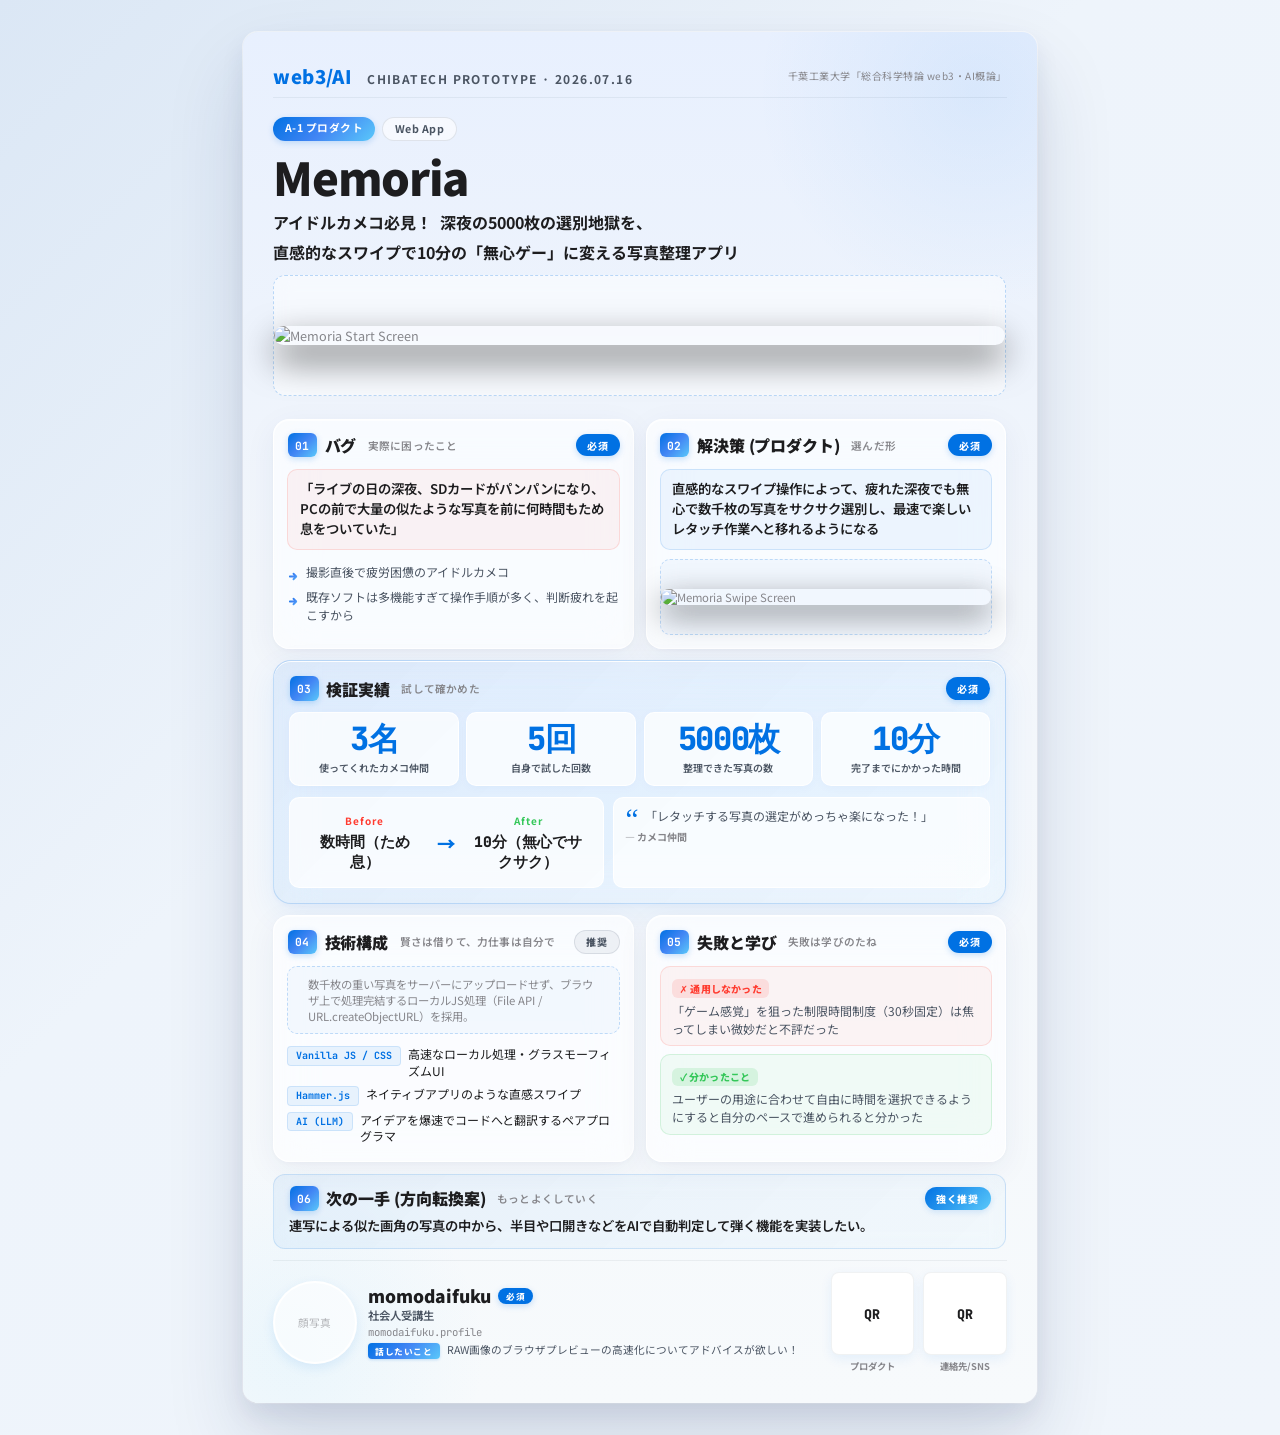
==== poster.html @ 8b270421 "docs: insert placeholder tags for hero and solution screenshots" ====
<!DOCTYPE html>
<html lang="ja">
<head>
<meta charset="utf-8">
<title>CHIBATECH PROTOTYPE — Product Poster (A4)</title>
<meta name="viewport" content="width=device-width, initial-scale=1">
<link rel="preconnect" href="https://fonts.googleapis.com">
<link rel="preconnect" href="https://fonts.gstatic.com" crossorigin>
<link href="https://fonts.googleapis.com/css2?family=Noto+Sans+JP:wght@400;600;700;900&family=JetBrains+Mono:wght@400;700&display=swap" rel="stylesheet">
<link rel="stylesheet" href="poster.css">
</head>
<body>
<!--
  === 使い方 ===
  1. {{ここを書く}} を自分の内容に置き換える（コーチと対話しながら1枠ずつ）
  2. 埋める順: 03 検証実績 → 05 失敗と学び → 01 バグ（この3つが揃えば "話しかけたい学生"）
  3. 数字は小さくても必ず入れる（「0」は避ける）
  4. 画像は figures/ に置き <img src="figures/xxx.png"> で差し込む
  5. 印刷: Cmd+P → 用紙: A4縦 → 余白: なし → 詳細設定 → 背景グラフィック: ON → PDF保存
-->

<div class="poster">

  <!-- ============ HEADER ============ -->
  <header class="poster__header">
    <div class="brand">
      <span class="brand__logo">web3/AI</span>
      <span class="brand__event">CHIBATECH PROTOTYPE · 2026.07.16</span>
    </div>
    <div class="brand__meta">千葉工業大学「総合科学特論 web3・AI概論」</div>
  </header>

  <!-- ============ HERO ============ -->
  <section class="hero">
    <div class="hero__badges">
      <span class="tag tag--pink">A-1 プロダクト</span>
      <span class="tag tag--outline">Web App</span>
    </div>
    <h1 class="hero__title">Memoria</h1>
    <p class="hero__tagline">
      <span class="tagline__who">アイドルカメコ必見！</span>
      <span class="tagline__what">深夜の5000枚の選別地獄を、</span>
      <span class="tagline__how">直感的なスワイプで10分の「無心ゲー」に変える写真整理アプリ</span>
    </p>
    <div class="hero__visual">
      <img src="figures/hero.png" alt="Memoria Start Screen" style="width: 100%; border-radius: 20px; box-shadow: 0 15px 35px rgba(0,0,0,0.6); object-fit: cover;">
    </div>
  </section>

  <!-- ============ 01 BUG / 02 SOLUTION ============ -->
  <div class="two-col">
    <section class="card card--bug">
      <h2 class="section__title">
        <span class="section__num">01</span>
        <span class="section__name">バグ</span>
        <span class="section__sub">実際に困ったこと</span>
        <span class="badge badge--must">必須</span>
      </h2>
      <p class="quote quote--bug">
        「ライブの日の深夜、SDカードがパンパンになり、PCの前で大量の似たような写真を前に何時間もため息をついていた」
      </p>
      <ul class="bullet-list">
        <li>撮影直後で疲労困憊のアイドルカメコ</li>
        <li>既存ソフトは多機能すぎて操作手順が多く、判断疲れを起こすから</li>
      </ul>
    </section>

    <section class="card card--solution">
      <h2 class="section__title">
        <span class="section__num">02</span>
        <span class="section__name">解決策 (プロダクト)</span>
        <span class="section__sub">選んだ形</span>
        <span class="badge badge--must">必須</span>
      </h2>
      <p class="quote quote--solution">
        直感的なスワイプ操作によって、疲れた深夜でも無心で数千枚の写真をサクサク選別し、最速で楽しいレタッチ作業へと移れるようになる
      </p>
      <div class="how__visual">
        <img src="figures/solution.png" alt="Memoria Swipe Screen" style="width: 100%; border-radius: 20px; box-shadow: 0 10px 30px rgba(0,0,0,0.5); object-fit: cover; max-height: 250px;">
      </div>
    </section>
  </div>

  <!-- ============ 03 TRACTION (★最重要) ============ -->
  <section class="traction">
    <h2 class="section__title traction__title">
      <span class="section__num">03</span>
      <span class="section__name">検証実績</span>
      <span class="section__sub">試して確かめた</span>
      <span class="badge badge--must">必須</span>
    </h2>

    <div class="traction__grid">
      <div class="metric">
        <span class="metric__num">3名</span>
        <span class="metric__label">使ってくれたカメコ仲間</span>
      </div>
      <div class="metric">
        <span class="metric__num">5回</span>
        <span class="metric__label">自身で試した回数</span>
      </div>
      <div class="metric">
        <span class="metric__num">5000枚</span>
        <span class="metric__label">整理できた写真の数</span>
      </div>
      <div class="metric">
        <span class="metric__num">10分</span>
        <span class="metric__label">完了までにかかった時間</span>
      </div>
    </div>

    <div class="traction__body">
      <div class="ba-compare">
        <div class="ba-side ba-side--before">
          <span class="ba__label">Before</span>
          <span class="ba__figure">数時間（ため息）</span>
        </div>
        <div class="ba-arrow">→</div>
        <div class="ba-side ba-side--after">
          <span class="ba__label">After</span>
          <span class="ba__figure">10分（無心でサクサク）</span>
        </div>
      </div>
      <blockquote class="user-voice">
        「レタッチする写真の選定がめっちゃ楽になった！」
        <cite>— カメコ仲間</cite>
      </blockquote>
    </div>

  </section>

  <!-- ============ 04 TECH / 05 LEARNED ============ -->
  <div class="two-col">
    <section class="card card--tech">
      <h2 class="section__title">
        <span class="section__num">04</span>
        <span class="section__name">技術構成</span>
        <span class="section__sub">賢さは借りて、力仕事は自分で</span>
        <span class="badge badge--rec">推奨</span>
      </h2>
      <div class="tech__arch" style="padding: 20px; text-align: left;">
        <p>数千枚の重い写真をサーバーにアップロードせず、ブラウザ上で処理完結するローカルJS処理（File API / URL.createObjectURL）を採用。</p>
      </div>
      <ul class="tech__stack">
        <li><code>Vanilla JS / CSS</code>高速なローカル処理・グラスモーフィズムUI</li>
        <li><code>Hammer.js</code>ネイティブアプリのような直感スワイプ</li>
        <li><code>AI (LLM)</code>アイデアを爆速でコードへと翻訳するペアプログラマ</li>
      </ul>
    </section>

    <section class="card card--learned">
      <h2 class="section__title">
        <span class="section__num">05</span>
        <span class="section__name">失敗と学び</span>
        <span class="section__sub">失敗は学びのたね</span>
        <span class="badge badge--must">必須</span>
      </h2>
      <div class="learned__block learned__block--failed">
        <span class="learned__label learned__label--failed">✗ 通用しなかった</span>
        <p>「ゲーム感覚」を狙った制限時間制度（30秒固定）は焦ってしまい微妙だと不評だった</p>
      </div>
      <div class="learned__block learned__block--won">
        <span class="learned__label learned__label--won">✓ 分かったこと</span>
        <p>ユーザーの用途に合わせて自由に時間を選択できるようにすると自分のペースで進められると分かった</p>
      </div>
    </section>
  </div>

  <!-- ============ 06 NEXT ============ -->
  <section class="next">
    <h2 class="section__title next__title">
      <span class="section__num">06</span>
      <span class="section__name">次の一手 (方向転換案)</span>
      <span class="section__sub">もっとよくしていく</span>
      <span class="badge badge--rec-strong">強く推奨</span>
    </h2>
    <p class="next__body">
      連写による似た画角の写真の中から、半目や口開きなどをAIで自動判定して弾く機能を実装したい。
    </p>
  </section>

  <!-- ============ FOOTER (★ 顔写真 + QR 必須) ============ -->
  <footer class="poster__footer">
    <div class="team">
      <div class="team__photo">
        <span class="ph">顔写真</span>
      </div>
      <div class="team__info">
        <div class="team__name-row">
          <div class="team__name">momodaifuku</div>
          <span class="badge badge--must badge--small">必須</span>
        </div>
        <div class="team__affiliation">社会人受講生</div>
        <div class="team__contact">momodaifuku.profile</div>
        <div class="team__pitch">
          <span class="pitch__label">話したいこと</span>
          RAW画像のブラウザプレビューの高速化についてアドバイスが欲しい！
        </div>
      </div>
    </div>
    <div class="qrs">
      <div class="qr">
        <div class="qr__code">QR</div>
        <span class="qr__label">プロダクト</span>
      </div>
      <div class="qr">
        <div class="qr__code">QR</div>
        <span class="qr__label">連絡先/SNS</span>
      </div>
    </div>
  </footer>

</div>

</body>
</html>
---- poster.css ----
/* ============================================================
   CHIBATECH PROTOTYPE — A4 Poster (Apple/Gemini liquid glass)
   ============================================================ */

:root {
  /* Light glass palette */
  --bg-base: #eef4fb;
  --bg-gradient: linear-gradient(180deg, #e8f0fe 0%, #f2f6fb 40%, #f7fafc 100%);
  --panel: rgba(255,255,255,0.62);
  --panel-strong: rgba(255,255,255,0.82);
  --panel-border: rgba(255,255,255,0.9);
  --panel-shadow: 0 8px 32px rgba(31,54,120,0.06), 0 2px 6px rgba(31,54,120,0.03);
  --panel-inset: inset 0 1px 0 rgba(255,255,255,0.7);

  --text: #1d1d1f;
  --text-secondary: #4b5563;
  --text-tertiary: #86868b;

  --primary: #0071e3;
  --primary-2: #4285F4;
  --primary-3: #5AC8FA;
  --primary-gradient: linear-gradient(135deg, #0071e3 0%, #4285F4 50%, #5AC8FA 100%);
  --primary-soft: rgba(0,113,227,0.06);
  --primary-line: rgba(0,113,227,0.14);

  --success: #34c759;
  --warning: #ff9500;
  --danger: #ff3b30;

  --border: rgba(15,32,63,0.06);
  --border-strong: rgba(15,32,63,0.1);

  --font-jp: 'Noto Sans JP', -apple-system, BlinkMacSystemFont, 'SF Pro Display', 'Segoe UI', system-ui, sans-serif;
  --font-mono: 'JetBrains Mono', 'SF Mono', ui-monospace, monospace;
}

* { box-sizing: border-box; margin: 0; padding: 0; }
@page { size: A4 portrait; margin: 0; }
html { -webkit-print-color-adjust: exact; print-color-adjust: exact; }

body {
  font-family: var(--font-jp);
  background: linear-gradient(135deg, #dbe7f5 0%, #eef4fb 40%, #f0f5fb 100%);
  color: var(--text);
  min-height: 100vh;
  display: flex;
  flex-direction: column;
  align-items: center;
  padding: 32px 12px;
  gap: 20px;
}

/* =====================================================
   Poster canvas
   Screen: min-height 297mm (grows for mentors)
   Print: exact 297mm (mentors hidden)
   ===================================================== */
.poster {
  width: 210mm;
  min-height: 297mm;
  background: var(--bg-gradient);
  padding: 8mm;
  display: flex;
  flex-direction: column;
  gap: 3mm;
  border-radius: 4mm;
  box-shadow:
    0 40px 80px rgba(20,40,90,0.14),
    0 12px 24px rgba(20,40,90,0.08),
    0 0 0 1px rgba(255,255,255,0.6);
  position: relative;
  overflow: hidden;
  color: var(--text);
}

/* Very subtle blue ambient */
.poster::before {
  content: '';
  position: absolute;
  top: -180px;
  right: -180px;
  width: 480px;
  height: 480px;
  background: radial-gradient(circle, rgba(0,113,227,0.07), transparent 65%);
  pointer-events: none;
  z-index: 0;
}
.poster::after {
  content: '';
  position: absolute;
  bottom: -160px;
  left: -160px;
  width: 420px;
  height: 420px;
  background: radial-gradient(circle, rgba(90,200,250,0.08), transparent 65%);
  pointer-events: none;
  z-index: 0;
}
.poster > * { position: relative; z-index: 1; flex-shrink: 0; }

/* =====================================================
   Header
   ===================================================== */
.poster__header {
  display: flex;
  justify-content: space-between;
  align-items: center;
  padding-bottom: 2mm;
  border-bottom: 1px solid var(--border);
}
.brand { display: flex; align-items: baseline; gap: 4mm; }
.brand__logo {
  font-weight: 900;
  font-size: 14pt;
  color: var(--primary);
  letter-spacing: 0.02em;
}
.brand__event {
  font-weight: 700;
  font-size: 9pt;
  color: var(--text-secondary);
  letter-spacing: 0.12em;
}
.brand__meta { font-size: 7.5pt; color: var(--text-tertiary); letter-spacing: 0.05em; }

/* =====================================================
   HERO
   ===================================================== */
.hero { padding: 2mm 0 3mm; }
.hero__badges { display: flex; gap: 2mm; margin-bottom: 3mm; }

.tag {
  display: inline-block;
  font-size: 8pt;
  font-weight: 700;
  padding: 1mm 3mm;
  border-radius: 999px;
  letter-spacing: 0.05em;
}
.tag--pink {
  background: var(--primary-gradient);
  color: white;
  box-shadow: 0 2px 6px rgba(0,113,227,0.2);
}
.tag--outline {
  background: rgba(255,255,255,0.6);
  border: 1px solid var(--border-strong);
  color: var(--text-secondary);
  backdrop-filter: blur(10px);
  -webkit-backdrop-filter: blur(10px);
}

.hero__title {
  font-size: 34pt;
  font-weight: 900;
  line-height: 1.05;
  margin-bottom: 3mm;
  letter-spacing: -0.03em;
  color: var(--text);
}
.hero__tagline {
  font-size: 12pt;
  font-weight: 600;
  color: var(--text-secondary);
  margin-bottom: 3mm;
  line-height: 1.4;
  display: flex;
  flex-wrap: wrap;
  gap: 2mm;
  align-items: baseline;
}
.tagline__who, .tagline__what, .tagline__how {
  color: var(--text);
  font-weight: 700;
}

.hero__visual {
  background: rgba(255,255,255,0.5);
  border: 1px dashed rgba(0,113,227,0.25);
  border-radius: 12px;
  height: 32mm;
  display: flex;
  align-items: center;
  justify-content: center;
  color: var(--text-tertiary);
  font-size: 9.5pt;
  backdrop-filter: blur(10px);
  -webkit-backdrop-filter: blur(10px);
}
.ph { opacity: 0.6; }

/* =====================================================
   Section title + priority badge
   ===================================================== */
.section__title {
  font-size: 12pt;
  font-weight: 900;
  margin-bottom: 3mm;
  display: flex;
  align-items: center;
  gap: 2mm;
  letter-spacing: -0.005em;
  flex-wrap: wrap;
  color: var(--text);
}
.section__num {
  display: inline-flex;
  align-items: center;
  justify-content: center;
  min-width: 7mm;
  height: 6.5mm;
  background: var(--primary-gradient);
  border-radius: 6px;
  font-family: var(--font-mono);
  font-size: 8.5pt;
  font-weight: 700;
  color: white;
  padding: 0 2mm;
  box-shadow: 0 2px 6px rgba(0,113,227,0.22);
  letter-spacing: 0.02em;
}
.section__name { font-size: 12pt; }
.section__sub {
  font-size: 8pt;
  font-weight: 600;
  color: var(--text-tertiary);
  letter-spacing: 0.02em;
  margin-left: 1mm;
}

/* Priority badges — flat rounded pills */
.badge {
  margin-left: auto;
  font-size: 7.5pt;
  padding: 1mm 3mm;
  border-radius: 999px;
  font-weight: 800;
  letter-spacing: 0.08em;
}
.badge--must {
  background: var(--primary);
  color: white;
  box-shadow: 0 2px 6px rgba(0,113,227,0.22);
}
.badge--rec-strong {
  background: linear-gradient(135deg, var(--primary), var(--primary-3));
  color: white;
  box-shadow: 0 2px 6px rgba(0,113,227,0.15);
}
.badge--rec {
  background: rgba(15,32,63,0.05);
  color: var(--text-secondary);
  border: 1px solid var(--border-strong);
}
.badge--small { font-size: 6.5pt; padding: 0.5mm 2mm; }

/* =====================================================
   🐧 AI Mentor — speech bubble (chat message style)
   ===================================================== */
.mentor {
  display: flex;
  gap: 2.5mm;
  align-items: flex-start;
  margin-top: 3mm;
}
.mentor__icon {
  width: 8mm;
  height: 8mm;
  background: linear-gradient(135deg, #dbeafe, #a5b4fc 90%);
  border-radius: 50%;
  display: flex;
  align-items: center;
  justify-content: center;
  font-size: 12pt;
  flex-shrink: 0;
  border: 1px solid rgba(255,255,255,0.9);
  box-shadow:
    0 3px 8px rgba(0,113,227,0.18),
    inset 0 1px 0 rgba(255,255,255,0.9);
  line-height: 1;
}
.mentor__text {
  background: rgba(255,255,255,0.75);
  backdrop-filter: blur(16px) saturate(180%);
  -webkit-backdrop-filter: blur(16px) saturate(180%);
  border: 1px solid rgba(255,255,255,0.9);
  /* Asymmetric radius — speech bubble corner points to avatar */
  border-radius: 3px 14px 14px 14px;
  padding: 2mm 3mm;
  box-shadow:
    0 3px 14px rgba(0,113,227,0.06),
    inset 0 1px 0 rgba(255,255,255,0.9);
  font-size: 8pt;
  line-height: 1.55;
  color: var(--text);
  flex: 1;
}
.mentor__text strong {
  color: var(--primary);
  font-weight: 800;
  font-size: 7.5pt;
  display: block;
  margin-bottom: 0.5mm;
  letter-spacing: 0.02em;
}
.mentor--pink .mentor__text { background: rgba(0,113,227,0.08); border-color: rgba(0,113,227,0.25); }
.mentor--inline { margin-top: 2mm; }
.mentor--inline .mentor__icon { width: 7mm; height: 7mm; font-size: 11pt; }
.mentor--inline .mentor__text { font-size: 7.5pt; padding: 1.5mm 2.5mm; }

/* =====================================================
   Two-column layout & glass cards
   ===================================================== */
.two-col {
  display: grid;
  grid-template-columns: 1fr 1fr;
  gap: 3mm;
}
.card {
  background: var(--panel);
  border: 1px solid var(--panel-border);
  border-radius: 16px;
  padding: 3.5mm;
  display: flex;
  flex-direction: column;
  backdrop-filter: blur(20px) saturate(180%);
  -webkit-backdrop-filter: blur(20px) saturate(180%);
  box-shadow: var(--panel-shadow), var(--panel-inset);
}

/* Quote blocks — soft washed backgrounds, no border-left */
.quote {
  font-size: 10pt;
  font-weight: 600;
  line-height: 1.5;
  padding: 2.5mm 3mm;
  border-radius: 10px;
  margin-bottom: 2.5mm;
  color: var(--text);
}
.quote--bug {
  background: rgba(255,59,48,0.05);
  border: 1px solid rgba(255,59,48,0.14);
}
.quote--solution {
  background: rgba(0,113,227,0.05);
  border: 1px solid rgba(0,113,227,0.14);
}

.bullet-list { list-style: none; padding-left: 0; margin-bottom: 1mm; }
.bullet-list li {
  font-size: 9pt;
  padding: 1mm 0 1mm 5mm;
  position: relative;
  line-height: 1.5;
  color: var(--text-secondary);
}
.bullet-list li::before {
  content: '';
  position: absolute;
  left: 0;
  top: 3mm;
  width: 3mm;
  height: 3mm;
  background: var(--primary-gradient);
  mask: url("data:image/svg+xml;utf8,<svg xmlns='http://www.w3.org/2000/svg' viewBox='0 0 12 12'><path d='M2 6h6M6 3l3 3-3 3' stroke='black' stroke-width='2' fill='none' stroke-linecap='round' stroke-linejoin='round'/></svg>") center/contain no-repeat;
  -webkit-mask: url("data:image/svg+xml;utf8,<svg xmlns='http://www.w3.org/2000/svg' viewBox='0 0 12 12'><path d='M2 6h6M6 3l3 3-3 3' stroke='black' stroke-width='2' fill='none' stroke-linecap='round' stroke-linejoin='round'/></svg>") center/contain no-repeat;
}

.how__visual {
  height: 20mm;
  background: rgba(0,113,227,0.03);
  border: 1px dashed rgba(0,113,227,0.22);
  border-radius: 10px;
  display: flex;
  align-items: center;
  justify-content: center;
  color: var(--text-tertiary);
  font-size: 8.5pt;
  margin-top: auto;
}

/* =====================================================
   TRACTION — ★ star zone (biggest glass panel)
   ===================================================== */
.traction {
  background: linear-gradient(135deg, rgba(0,113,227,0.08), rgba(90,200,250,0.04));
  border: 1px solid rgba(0,113,227,0.18);
  border-radius: 18px;
  padding: 4mm;
  position: relative;
  backdrop-filter: blur(20px) saturate(180%);
  -webkit-backdrop-filter: blur(20px) saturate(180%);
  box-shadow:
    0 10px 32px rgba(0,113,227,0.08),
    0 2px 6px rgba(0,113,227,0.04),
    inset 0 1px 0 rgba(255,255,255,0.9);
}
.traction__title { font-size: 13pt; }

.traction__grid {
  display: grid;
  grid-template-columns: repeat(4, 1fr);
  gap: 2mm;
  margin: 3mm 0;
}
.metric {
  text-align: center;
  padding: 2.5mm 1mm;
  background: rgba(255,255,255,0.72);
  border-radius: 10px;
  border: 1px solid rgba(255,255,255,0.8);
  box-shadow: 0 2px 8px rgba(0,113,227,0.04);
}
.metric__num {
  display: block;
  font-size: 24pt;
  font-weight: 900;
  line-height: 1;
  color: var(--primary);
  font-family: var(--font-mono);
  letter-spacing: -0.04em;
}
.metric__label {
  display: block;
  font-size: 7.5pt;
  color: var(--text-secondary);
  margin-top: 1.5mm;
  font-weight: 600;
}

.traction__body {
  display: grid;
  grid-template-columns: 1fr 1.2fr;
  gap: 2.5mm;
  align-items: stretch;
}

.ba-compare {
  display: grid;
  grid-template-columns: 1fr auto 1fr;
  gap: 2mm;
  align-items: center;
  padding: 2.5mm;
  background: rgba(255,255,255,0.72);
  border: 1px solid rgba(255,255,255,0.8);
  border-radius: 10px;
}
.ba-side { text-align: center; padding: 1.5mm; }
.ba__label {
  display: block;
  font-size: 7.5pt;
  font-weight: 700;
  letter-spacing: 0.1em;
  margin-bottom: 1mm;
  color: var(--text-tertiary);
}
.ba-side--before .ba__label { color: var(--danger); }
.ba-side--after .ba__label { color: var(--success); }
.ba__figure {
  display: block;
  font-size: 11pt;
  font-weight: 900;
  font-family: var(--font-mono);
  color: var(--text);
}
.ba-arrow { font-size: 14pt; color: var(--primary); font-weight: 900; }

.user-voice {
  font-size: 9pt;
  padding: 2.5mm 3mm;
  background: rgba(255,255,255,0.72);
  border: 1px solid rgba(255,255,255,0.8);
  border-radius: 10px;
  line-height: 1.5;
  color: var(--text-secondary);
  position: relative;
}
.user-voice::before {
  content: '“';
  color: var(--primary);
  font-size: 22pt;
  line-height: 0;
  vertical-align: -6pt;
  margin-right: 1mm;
  font-family: Georgia, serif;
}
.user-voice cite {
  display: block;
  margin-top: 1mm;
  font-size: 7.5pt;
  color: var(--text-tertiary);
  font-style: normal;
  font-weight: 700;
}

/* =====================================================
   Tech card
   ===================================================== */
.tech__arch {
  height: 18mm;
  background: rgba(0,113,227,0.03);
  border: 1px dashed rgba(0,113,227,0.22);
  border-radius: 10px;
  display: flex;
  align-items: center;
  justify-content: center;
  color: var(--text-tertiary);
  font-size: 8.5pt;
  margin-bottom: 2.5mm;
}
.tech__stack { list-style: none; padding: 0; }
.tech__stack li {
  font-size: 9pt;
  padding: 0.8mm 0;
  line-height: 1.4;
  display: flex;
  align-items: baseline;
  gap: 2mm;
  color: var(--text);
}
.tech__stack code {
  font-family: var(--font-mono);
  background: rgba(0,113,227,0.08);
  color: var(--primary);
  padding: 0.5mm 2mm;
  border-radius: 4px;
  font-size: 7.5pt;
  font-weight: 700;
  white-space: nowrap;
  flex-shrink: 0;
  border: 1px solid rgba(0,113,227,0.12);
}

/* =====================================================
   Learned blocks — soft washed, no border-left
   ===================================================== */
.learned__block {
  margin-bottom: 2mm;
  padding: 2mm 3mm;
  border-radius: 10px;
}
.learned__block:last-child { margin-bottom: 0; }
.learned__block--failed {
  background: rgba(255,59,48,0.05);
  border: 1px solid rgba(255,59,48,0.14);
}
.learned__block--won {
  background: rgba(52,199,89,0.05);
  border: 1px solid rgba(52,199,89,0.16);
}
.learned__label {
  display: inline-block;
  font-size: 7.5pt;
  font-weight: 800;
  padding: 0.5mm 2mm;
  border-radius: 6px;
  margin-bottom: 1mm;
  letter-spacing: 0.02em;
}
.learned__label--failed { color: var(--danger); background: rgba(255,59,48,0.12); }
.learned__label--won { color: var(--success); background: rgba(52,199,89,0.14); }
.learned__block p { font-size: 9pt; line-height: 1.5; color: var(--text-secondary); }

/* =====================================================
   Next — soft glass with subtle accent (no border-left)
   ===================================================== */
.next {
  background: linear-gradient(135deg, rgba(0,113,227,0.06), rgba(90,200,250,0.03));
  border: 1px solid rgba(0,113,227,0.14);
  border-radius: 12px;
  padding: 3mm 4mm;
  backdrop-filter: blur(10px);
  -webkit-backdrop-filter: blur(10px);
}
.next__title { margin-bottom: 1.5mm; font-size: 11pt; }
.next__body { font-size: 10pt; line-height: 1.5; font-weight: 600; color: var(--text); }

/* =====================================================
   Footer — 顔写真 + QR
   ===================================================== */
.poster__footer {
  border-top: 1px solid var(--border);
  padding-top: 3mm;
  display: flex;
  justify-content: space-between;
  align-items: center;
  gap: 4mm;
  margin-top: auto;
}
.team { display: flex; align-items: center; gap: 3mm; flex: 1; }
.team__photo {
  width: 22mm;
  height: 22mm;
  background: rgba(255,255,255,0.6);
  border: 2px solid rgba(255,255,255,0.9);
  border-radius: 50%;
  display: flex;
  align-items: center;
  justify-content: center;
  color: var(--text-tertiary);
  font-size: 8pt;
  flex-shrink: 0;
  overflow: hidden;
  box-shadow: 0 4px 12px rgba(0,113,227,0.1);
}
.team__info { flex: 1; min-width: 0; }
.team__name-row { display: flex; align-items: center; gap: 2mm; }
.team__name { font-size: 13pt; font-weight: 900; line-height: 1.1; color: var(--text); }
.team__name-row .badge { margin-left: 0; }
.team__affiliation { font-size: 8.5pt; color: var(--text-secondary); margin-top: 0.5mm; font-weight: 600; }
.team__contact { font-size: 8pt; color: var(--text-tertiary); margin-top: 0.5mm; font-family: var(--font-mono); }
.team__pitch { font-size: 8pt; margin-top: 1mm; color: var(--text-secondary); line-height: 1.4; }
.pitch__label {
  display: inline-block;
  font-size: 6.5pt;
  padding: 0.5mm 2mm;
  background: var(--primary-gradient);
  color: white;
  border-radius: 4px;
  font-weight: 800;
  margin-right: 1.5mm;
  vertical-align: middle;
  letter-spacing: 0.05em;
  box-shadow: 0 1px 3px rgba(0,113,227,0.2);
}
.qrs { display: flex; gap: 2.5mm; flex-shrink: 0; }
.qr { text-align: center; }
.qr__code {
  width: 22mm;
  height: 22mm;
  background: white;
  color: #1d1d1f;
  border-radius: 8px;
  display: flex;
  align-items: center;
  justify-content: center;
  font-weight: 900;
  font-size: 10pt;
  font-family: var(--font-mono);
  border: 1px solid var(--border);
  box-shadow: 0 4px 12px rgba(0,113,227,0.08);
}
.qr__label {
  display: block;
  font-size: 7pt;
  color: var(--text-tertiary);
  margin-top: 1mm;
  font-weight: 700;
}

/* =====================================================
   AI Prompt panel (copyable, screen-only)
   ===================================================== */
.ai-prompt-panel {
  max-width: 210mm;
  width: 100%;
  background: linear-gradient(135deg, rgba(0,113,227,0.1), rgba(90,200,250,0.04));
  border: 1px solid rgba(0,113,227,0.22);
  border-radius: 20px;
  padding: 26px 30px;
  backdrop-filter: blur(24px) saturate(180%);
  -webkit-backdrop-filter: blur(24px) saturate(180%);
  box-shadow: 0 12px 32px rgba(0,113,227,0.1), inset 0 1px 0 rgba(255,255,255,0.9);
  color: var(--text);
}
.ai-prompt__head {
  display: flex;
  justify-content: space-between;
  align-items: flex-start;
  gap: 16px;
  margin-bottom: 20px;
  flex-wrap: wrap;
}
.ai-prompt__head-text { flex: 1; min-width: 280px; }
.ai-prompt__title {
  font-size: 20px;
  font-weight: 900;
  color: var(--text);
  margin-bottom: 8px;
  display: flex;
  align-items: center;
  gap: 10px;
  flex-wrap: wrap;
}
.ai-prompt__title-badge {
  font-size: 11px;
  padding: 4px 10px;
  background: var(--primary);
  color: white;
  border-radius: 999px;
  font-weight: 800;
  letter-spacing: 0.05em;
}
.ai-prompt__desc {
  font-size: 13.5px;
  color: var(--text-secondary);
  line-height: 1.75;
}
.ai-prompt__desc strong { color: var(--primary); font-weight: 800; }

.copy-btn {
  padding: 12px 22px;
  background: var(--primary);
  color: white;
  border: none;
  border-radius: 12px;
  font-size: 14px;
  font-weight: 800;
  cursor: pointer;
  transition: transform 0.15s, box-shadow 0.15s, background 0.15s;
  box-shadow: 0 4px 14px rgba(0,113,227,0.28);
  font-family: inherit;
  white-space: nowrap;
  flex-shrink: 0;
  align-self: flex-start;
}
.copy-btn:hover {
  transform: translateY(-2px);
  box-shadow: 0 6px 18px rgba(0,113,227,0.32);
}
.copy-btn.copied {
  background: var(--success);
  box-shadow: 0 4px 14px rgba(52,199,89,0.28);
}

.ai-prompt__text {
  background: rgba(255,255,255,0.75);
  border: 1px solid rgba(255,255,255,0.9);
  border-radius: 14px;
  padding: 20px 24px;
  font-family: var(--font-mono);
  font-size: 12px;
  line-height: 1.8;
  color: var(--text);
  max-height: 420px;
  overflow-y: auto;
  white-space: pre-wrap;
  word-wrap: break-word;
  margin: 0;
}

/* =====================================================
   Screen-only checklist panel
   ===================================================== */
.screen-only { max-width: 210mm; width: 100%; }
.check-panel {
  background: rgba(255,255,255,0.72);
  backdrop-filter: blur(24px) saturate(180%);
  -webkit-backdrop-filter: blur(24px) saturate(180%);
  color: var(--text);
  padding: 24px 28px;
  border-radius: 20px;
  font-size: 13px;
  border: 1px solid rgba(255,255,255,0.9);
  box-shadow: 0 12px 32px rgba(0,113,227,0.08), inset 0 1px 0 rgba(255,255,255,0.9);
}
.check-panel__title {
  font-size: 18px;
  font-weight: 900;
  color: var(--text);
  margin-bottom: 4px;
  display: flex;
  align-items: center;
  gap: 8px;
}
.check-panel__title::before {
  content: '';
  width: 6px;
  height: 20px;
  background: linear-gradient(180deg, var(--primary), var(--primary-3));
  border-radius: 3px;
}
.check-panel__sub {
  font-size: 12px;
  color: var(--text-secondary);
  margin-bottom: 20px;
  line-height: 1.6;
}
.check-group { margin-top: 20px; }
.check-group__title {
  font-size: 14px;
  font-weight: 800;
  color: var(--text);
  margin-bottom: 10px;
  display: flex;
  gap: 10px;
  align-items: center;
}
.check-tag {
  font-size: 10px;
  padding: 3px 10px;
  border-radius: 999px;
  font-weight: 800;
  letter-spacing: 0.08em;
}
.check-tag--must { background: var(--primary); color: white; }
.check-tag--rec { background: rgba(0,113,227,0.1); color: var(--primary); border: 1px solid rgba(0,113,227,0.2); }
.check-tag--type { background: var(--warning); color: white; }

.check-list {
  display: grid;
  grid-template-columns: 1fr 1fr;
  gap: 8px;
  list-style: none;
  padding: 0;
  margin: 0;
}
.check-list li {
  padding: 10px 14px;
  background: rgba(255,255,255,0.6);
  border: 1px solid rgba(255,255,255,0.9);
  border-radius: 10px;
  font-size: 12.5px;
  display: flex;
  gap: 10px;
  align-items: flex-start;
  line-height: 1.5;
  color: var(--text);
}
.check-list li::before {
  content: '';
  display: inline-block;
  width: 16px;
  height: 16px;
  border: 2px solid rgba(0,113,227,0.35);
  border-radius: 4px;
  flex-shrink: 0;
  margin-top: 2px;
  background: white;
}
.check-list .sec-ref {
  font-family: var(--font-mono);
  font-weight: 700;
  font-size: 10.5px;
  color: white;
  background: var(--primary);
  padding: 1px 7px;
  border-radius: 5px;
  align-self: flex-start;
  white-space: nowrap;
  flex-shrink: 0;
}
.check-list .item-body { flex: 1; }
.check-list .hint {
  display: block;
  color: var(--text-tertiary);
  font-size: 11px;
  margin-top: 2px;
}

.check-note {
  margin-top: 20px;
  padding: 14px 18px;
  background: rgba(0,113,227,0.06);
  border: 1px solid rgba(0,113,227,0.15);
  border-radius: 12px;
  font-size: 12.5px;
  color: var(--text);
  line-height: 1.6;
}
.check-note strong { color: var(--primary); }
.check-note code {
  font-family: var(--font-mono);
  background: rgba(0,113,227,0.1);
  color: var(--primary);
  padding: 1px 7px;
  border-radius: 4px;
  font-size: 11px;
  border: 1px solid rgba(0,113,227,0.14);
}

/* =====================================================
   Print — mentors & guide hidden, exact A4
   ===================================================== */
@media print {
  body { background: white; padding: 0; gap: 0; }
  .poster {
    box-shadow: none;
    width: 210mm;
    height: 297mm;
    min-height: 297mm;
    page-break-after: always;
    overflow: hidden;
    border-radius: 0;
  }
  .mentor, .screen-only, .check-panel, .ai-prompt-panel { display: none !important; }
}

/* Responsive scaling for narrow viewports */
@media screen and (max-width: 900px) {
  body { padding: 16px 8px; }
  .poster {
    transform: scale(0.65);
    transform-origin: top center;
    margin-bottom: -30%;
  }
}
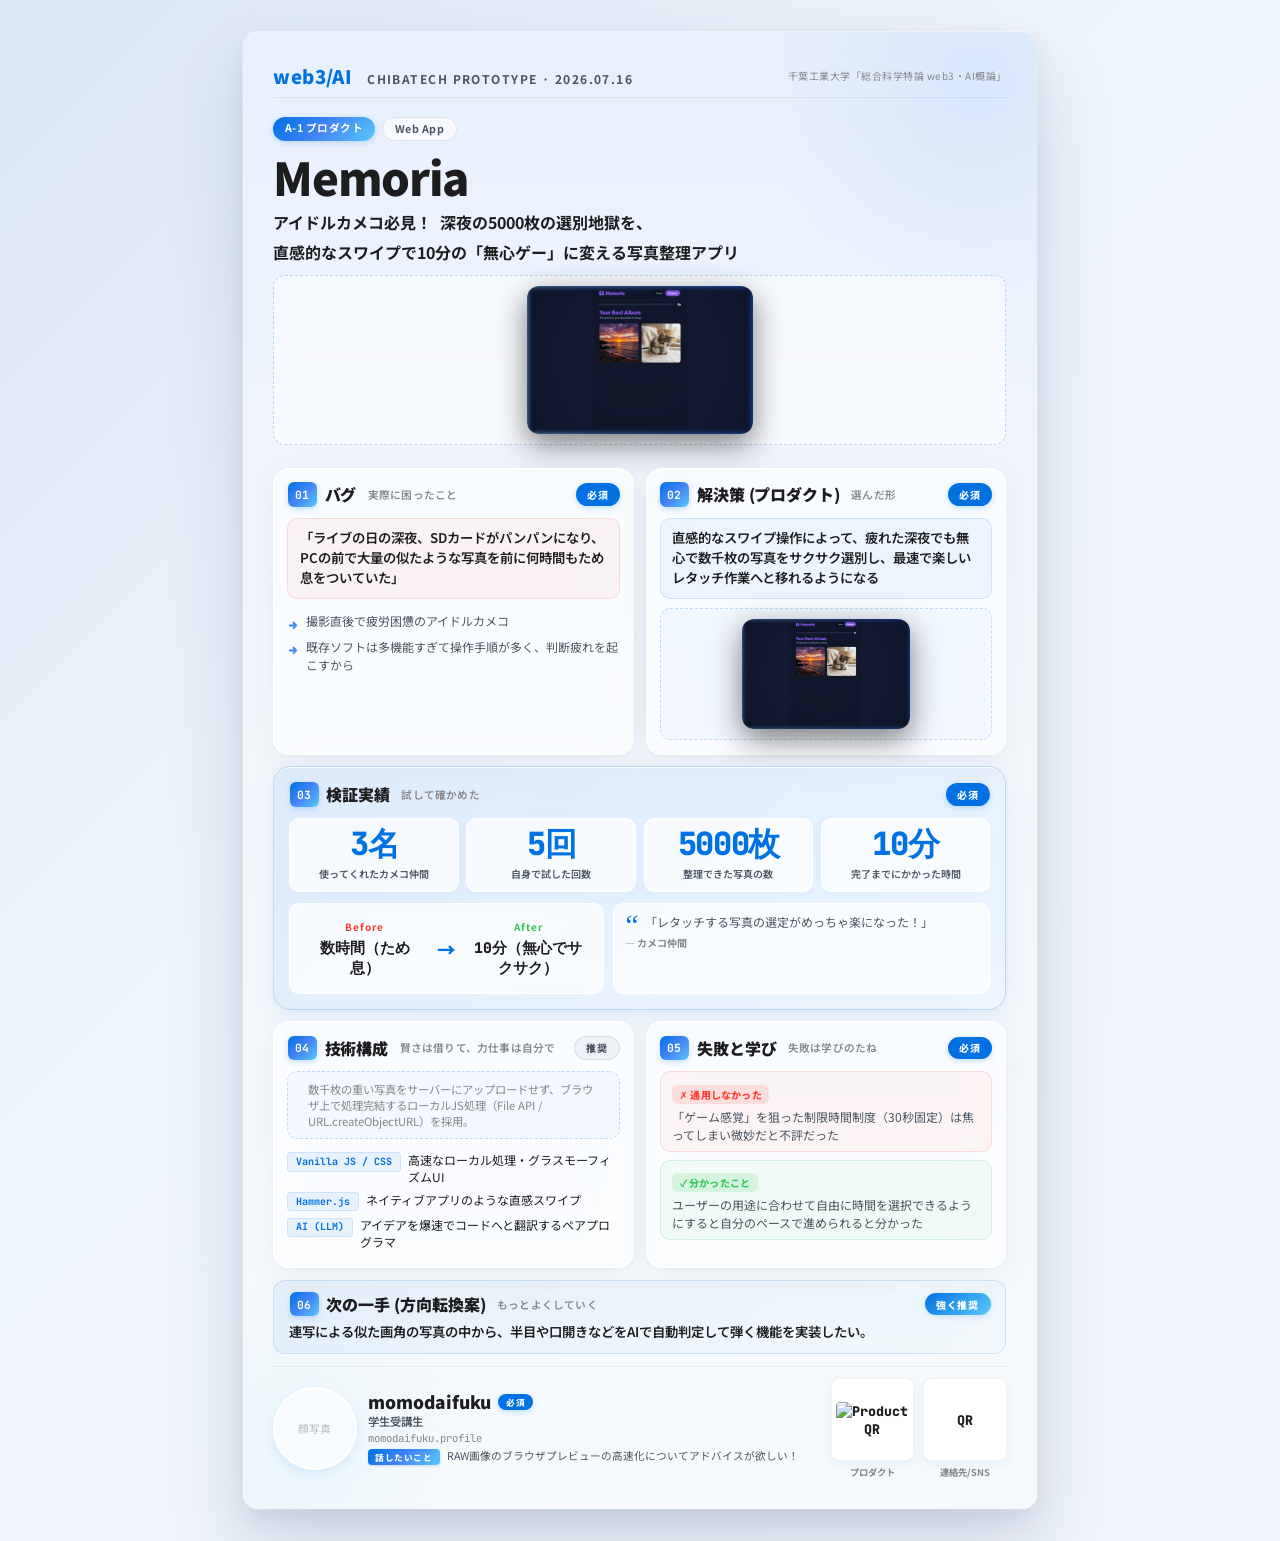
==== commit cac26dea: "docs: adjust image sizes, add product QR code, and update affiliation" ====
--- a/poster.html
+++ b/poster.html
@@ -42,8 +42,8 @@
       <span class="tagline__what">深夜の5000枚の選別地獄を、</span>
       <span class="tagline__how">直感的なスワイプで10分の「無心ゲー」に変える写真整理アプリ</span>
     </p>
-    <div class="hero__visual">
-      <img src="figures/hero.png" alt="Memoria Start Screen" style="width: 100%; border-radius: 20px; box-shadow: 0 15px 35px rgba(0,0,0,0.6); object-fit: cover;">
+    <div class="hero__visual" style="padding: 10px; height: 45mm;">
+      <img src="figures/hero.png" alt="Memoria Start Screen" style="max-width: 100%; max-height: 100%; border-radius: 12px; box-shadow: 0 10px 30px rgba(0,0,0,0.5); object-fit: contain;">
     </div>
   </section>
 
@@ -75,8 +75,8 @@
       <p class="quote quote--solution">
         直感的なスワイプ操作によって、疲れた深夜でも無心で数千枚の写真をサクサク選別し、最速で楽しいレタッチ作業へと移れるようになる
       </p>
-      <div class="how__visual">
-        <img src="figures/solution.png" alt="Memoria Swipe Screen" style="width: 100%; border-radius: 20px; box-shadow: 0 10px 30px rgba(0,0,0,0.5); object-fit: cover; max-height: 250px;">
+      <div class="how__visual" style="padding: 10px; height: 35mm;">
+        <img src="figures/solution.png" alt="Memoria Swipe Screen" style="max-width: 100%; max-height: 100%; border-radius: 12px; box-shadow: 0 10px 30px rgba(0,0,0,0.5); object-fit: contain;">
       </div>
     </section>
   </div>
@@ -190,7 +190,7 @@
           <div class="team__name">momodaifuku</div>
           <span class="badge badge--must badge--small">必須</span>
         </div>
-        <div class="team__affiliation">社会人受講生</div>
+        <div class="team__affiliation">学生受講生</div>
         <div class="team__contact">momodaifuku.profile</div>
         <div class="team__pitch">
           <span class="pitch__label">話したいこと</span>
@@ -200,7 +200,9 @@
     </div>
     <div class="qrs">
       <div class="qr">
-        <div class="qr__code">QR</div>
+        <div class="qr__code" style="padding: 4px;">
+          <img src="https://api.qrserver.com/v1/create-qr-code/?size=150x150&data=https://mmdf-web3ai-2026-lecture5-rh4gkqcpt-momodaifukus-projects.vercel.app/" alt="Product QR" style="width: 100%; border-radius: 4px;">
+        </div>
         <span class="qr__label">プロダクト</span>
       </div>
       <div class="qr">
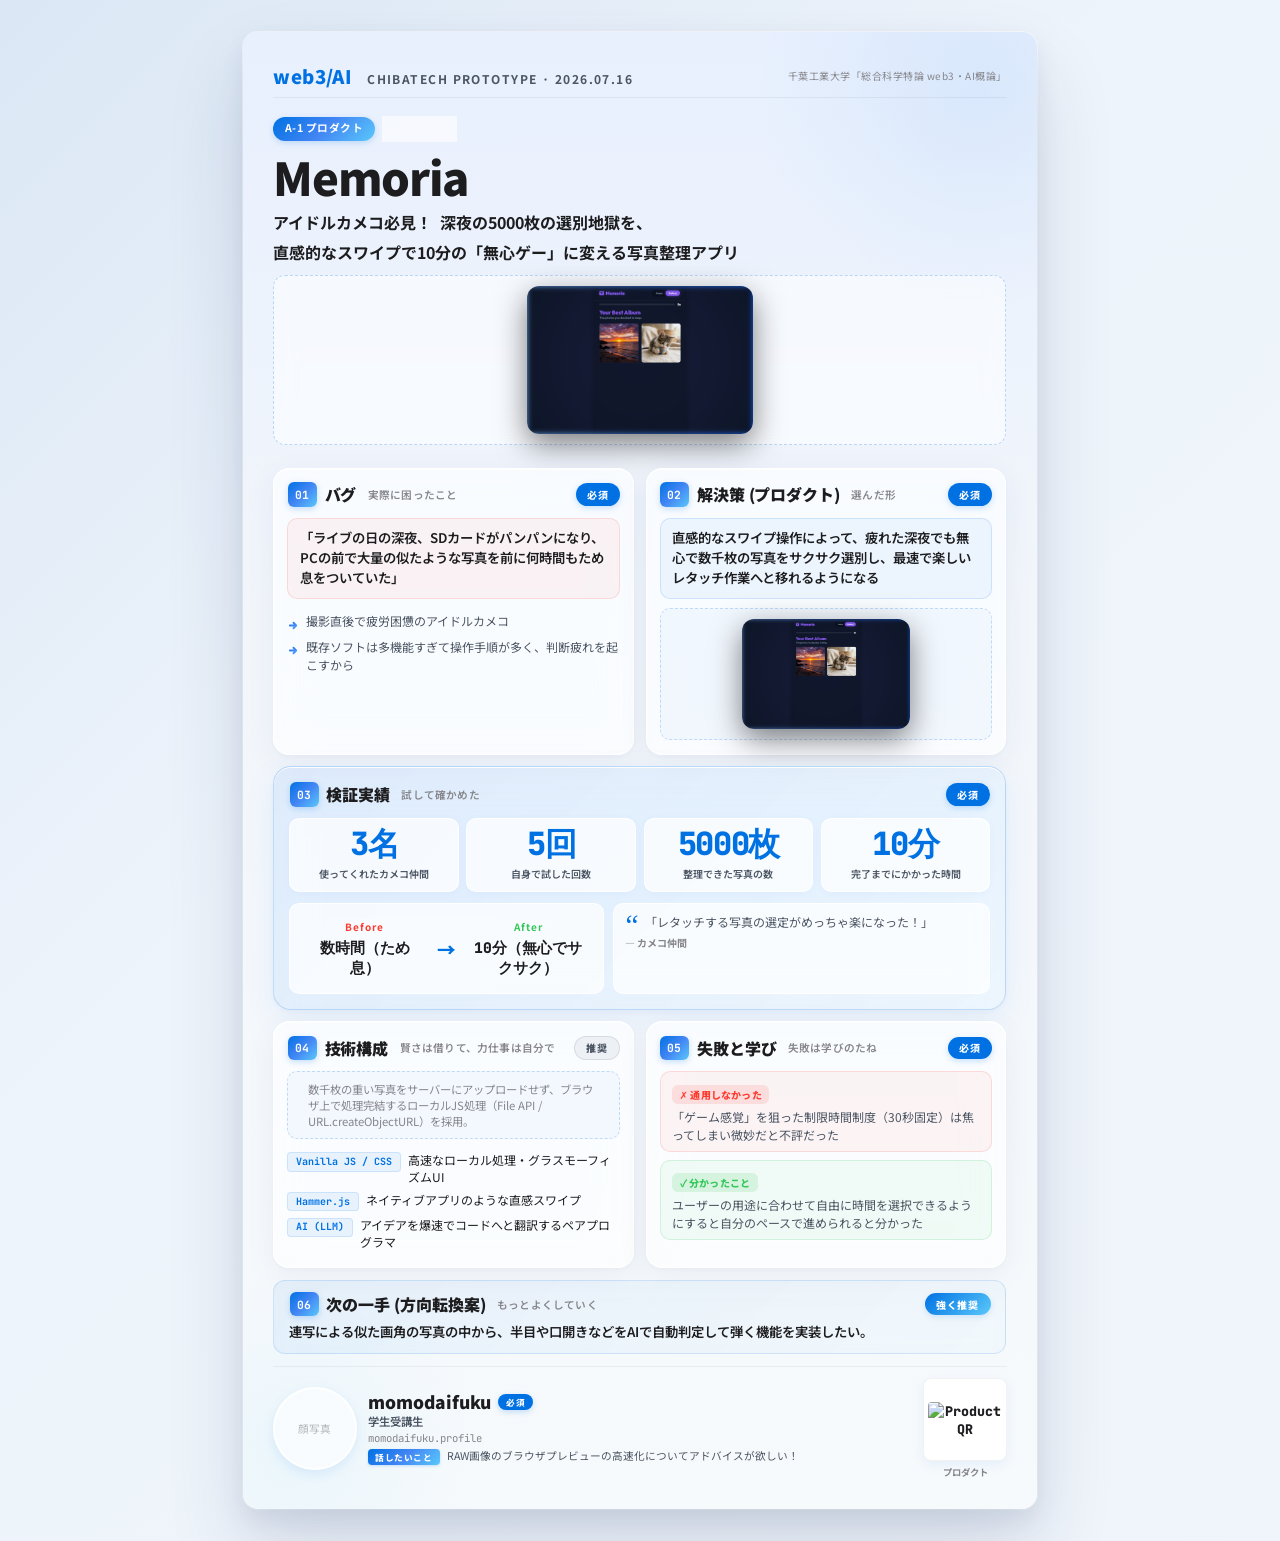
==== commit d01a58d9: "docs: remove SNS QR code block" ====
--- a/poster.html
+++ b/poster.html
@@ -205,10 +205,6 @@
         </div>
         <span class="qr__label">プロダクト</span>
       </div>
-      <div class="qr">
-        <div class="qr__code">QR</div>
-        <span class="qr__label">連絡先/SNS</span>
-      </div>
     </div>
   </footer>
 
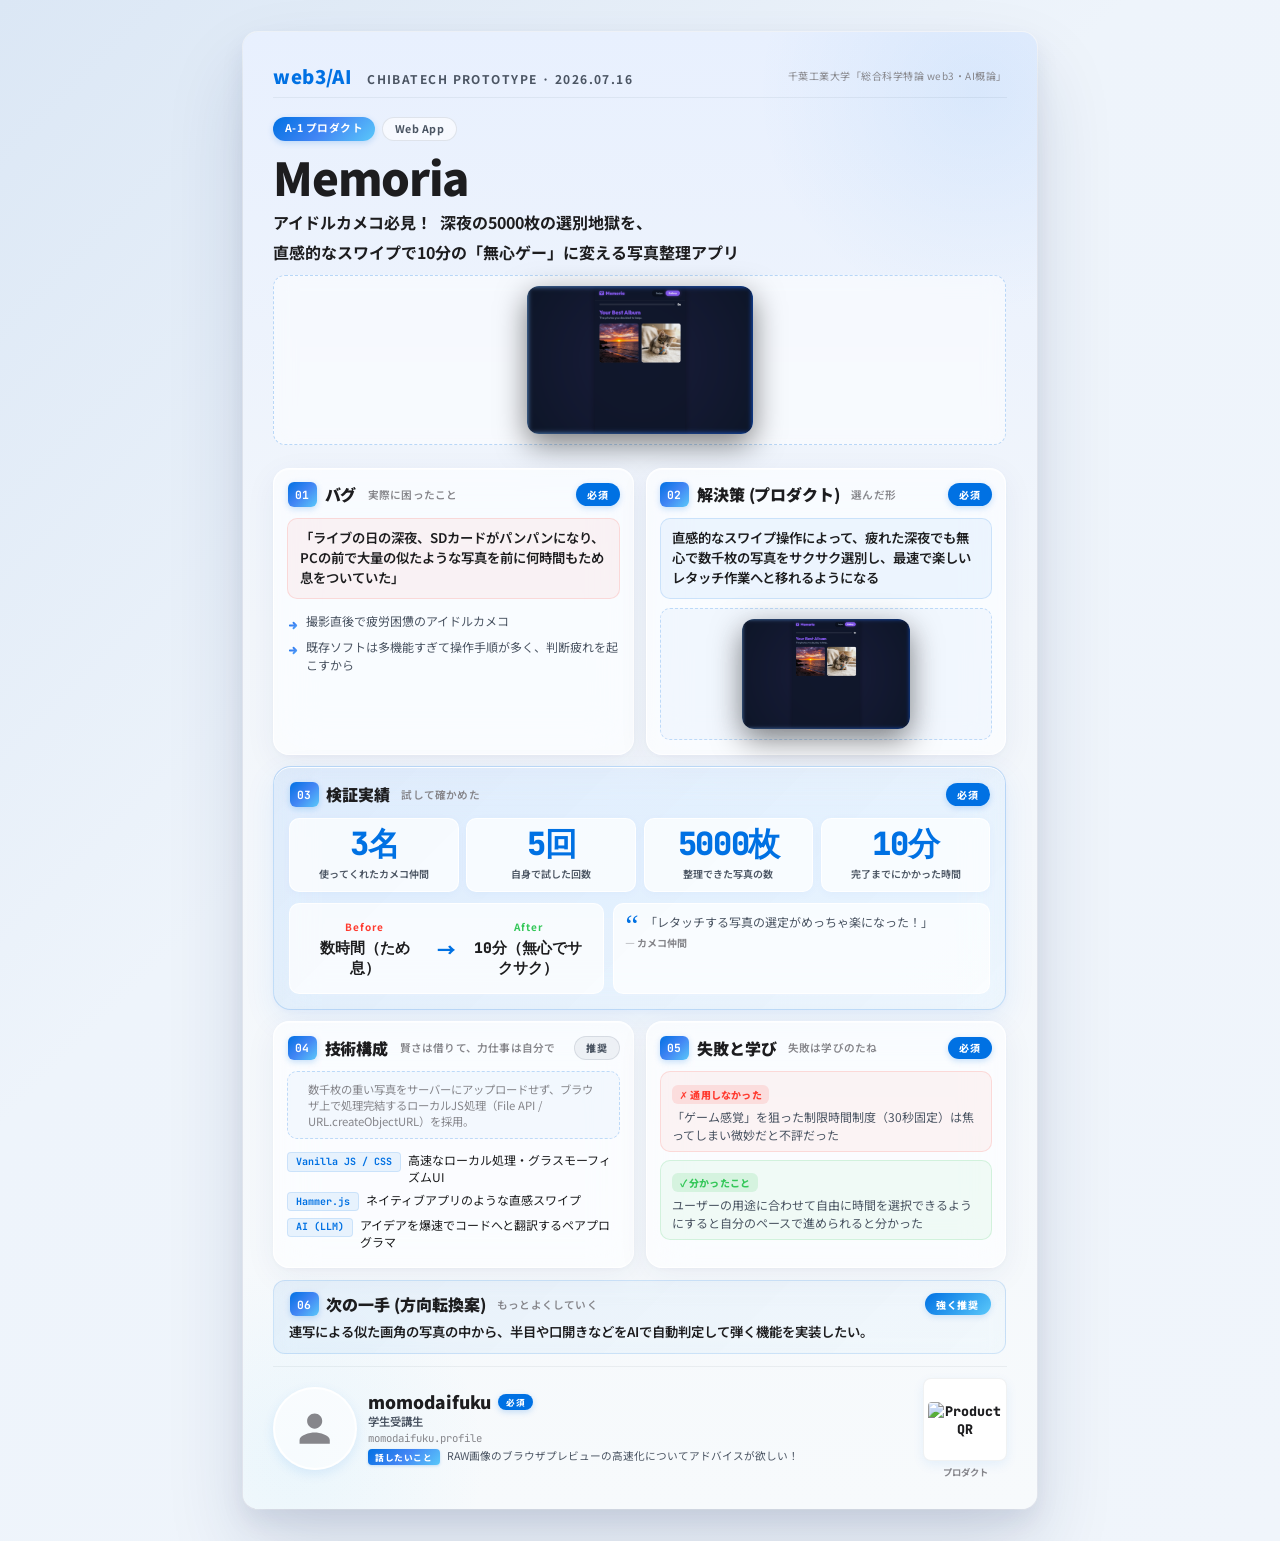
==== commit 4ac2b8f8: "docs: replace face photo placeholder with SVG silhouette" ====
--- a/poster.html
+++ b/poster.html
@@ -183,7 +183,9 @@
   <footer class="poster__footer">
     <div class="team">
       <div class="team__photo">
-        <span class="ph">顔写真</span>
+        <svg xmlns="http://www.w3.org/2000/svg" width="12mm" height="12mm" viewBox="0 0 24 24" fill="#86868b">
+          <path d="M12 12c2.21 0 4-1.79 4-4s-1.79-4-4-4-4 1.79-4 4 1.79 4 4 4zm0 2c-2.67 0-8 1.34-8 4v2h16v-2c0-2.66-5.33-4-8-4z"/>
+        </svg>
       </div>
       <div class="team__info">
         <div class="team__name-row">
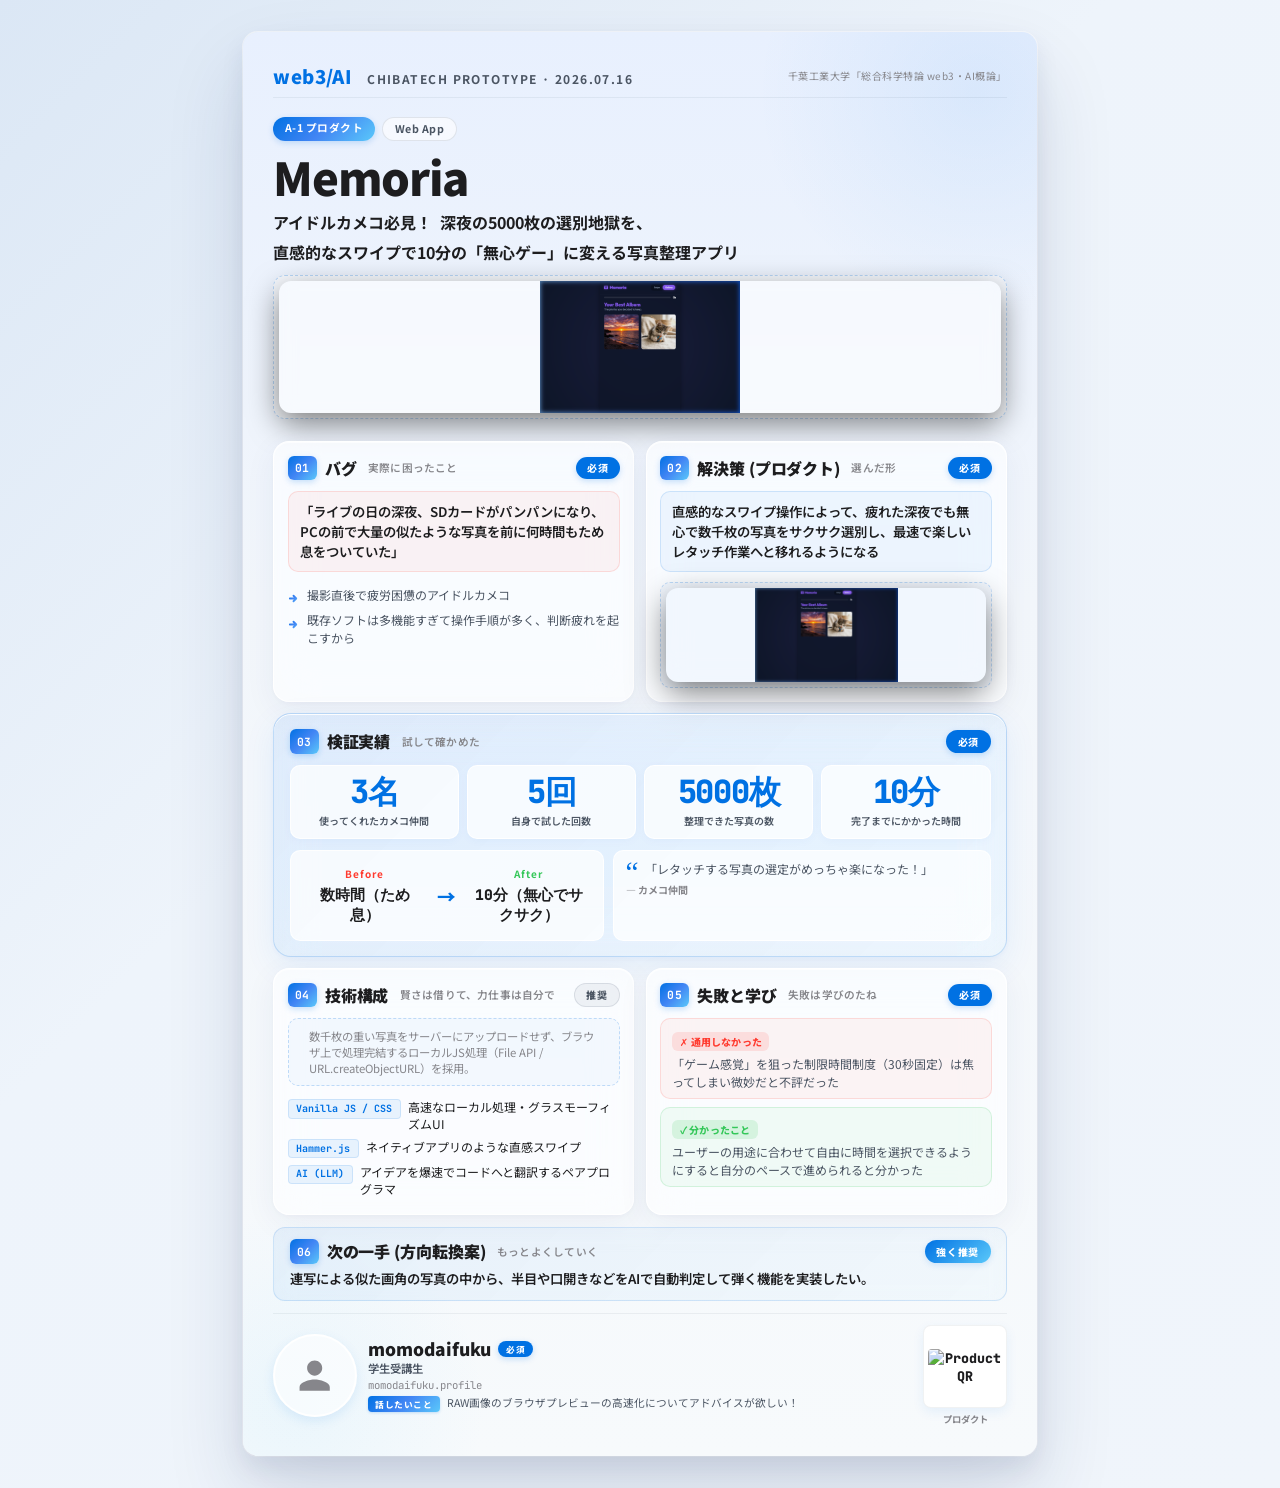
==== commit 6839656b: "docs: adjust image heights to ensure poster fits exactly on A4 size without overflowing" ====
--- a/poster.html
+++ b/poster.html
@@ -42,8 +42,8 @@
       <span class="tagline__what">深夜の5000枚の選別地獄を、</span>
       <span class="tagline__how">直感的なスワイプで10分の「無心ゲー」に変える写真整理アプリ</span>
     </p>
-    <div class="hero__visual" style="padding: 10px; height: 45mm;">
-      <img src="figures/hero.png" alt="Memoria Start Screen" style="max-width: 100%; max-height: 100%; border-radius: 12px; box-shadow: 0 10px 30px rgba(0,0,0,0.5); object-fit: contain;">
+    <div class="hero__visual" style="height: 38mm; padding: 5px;">
+      <img src="figures/hero.png" alt="Memoria Start Screen" style="width: 100%; height: 100%; border-radius: 12px; box-shadow: 0 10px 30px rgba(0,0,0,0.5); object-fit: contain;">
     </div>
   </section>
 
@@ -75,8 +75,8 @@
       <p class="quote quote--solution">
         直感的なスワイプ操作によって、疲れた深夜でも無心で数千枚の写真をサクサク選別し、最速で楽しいレタッチ作業へと移れるようになる
       </p>
-      <div class="how__visual" style="padding: 10px; height: 35mm;">
-        <img src="figures/solution.png" alt="Memoria Swipe Screen" style="max-width: 100%; max-height: 100%; border-radius: 12px; box-shadow: 0 10px 30px rgba(0,0,0,0.5); object-fit: contain;">
+      <div class="how__visual" style="height: 28mm; padding: 5px;">
+        <img src="figures/solution.png" alt="Memoria Swipe Screen" style="width: 100%; height: 100%; border-radius: 12px; box-shadow: 0 10px 30px rgba(0,0,0,0.5); object-fit: contain;">
       </div>
     </section>
   </div>
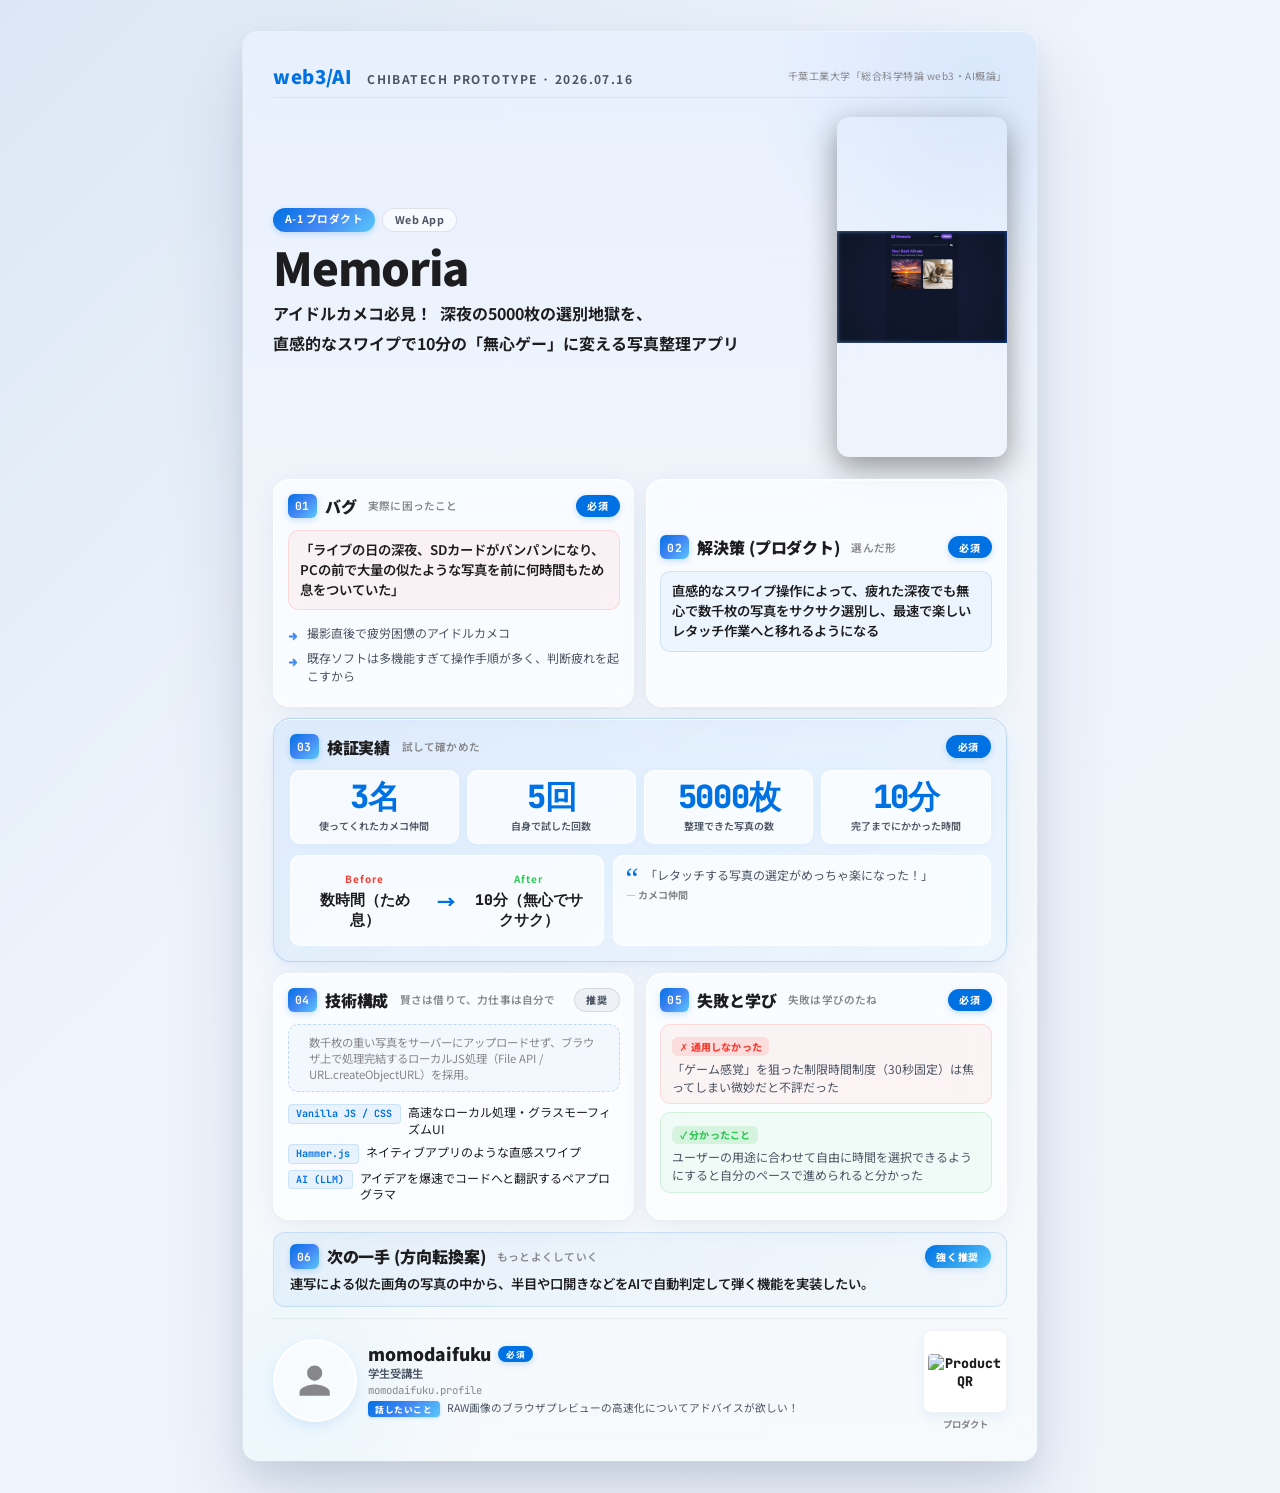
==== commit 3c718d20: "docs: restructure hero section to display single vertical image next to title and pack space" ====
--- a/poster.html
+++ b/poster.html
@@ -31,19 +31,21 @@
   </header>
 
   <!-- ============ HERO ============ -->
-  <section class="hero">
-    <div class="hero__badges">
-      <span class="tag tag--pink">A-1 プロダクト</span>
-      <span class="tag tag--outline">Web App</span>
-    </div>
-    <h1 class="hero__title">Memoria</h1>
-    <p class="hero__tagline">
-      <span class="tagline__who">アイドルカメコ必見！</span>
-      <span class="tagline__what">深夜の5000枚の選別地獄を、</span>
-      <span class="tagline__how">直感的なスワイプで10分の「無心ゲー」に変える写真整理アプリ</span>
-    </p>
-    <div class="hero__visual" style="height: 38mm; padding: 5px;">
-      <img src="figures/hero.png" alt="Memoria Start Screen" style="width: 100%; height: 100%; border-radius: 12px; box-shadow: 0 10px 30px rgba(0,0,0,0.5); object-fit: contain;">
+  <section class="hero" style="display: flex; gap: 4mm; align-items: center;">
+    <div style="flex: 1;">
+      <div class="hero__badges">
+        <span class="tag tag--pink">A-1 プロダクト</span>
+        <span class="tag tag--outline">Web App</span>
+      </div>
+      <h1 class="hero__title">Memoria</h1>
+      <p class="hero__tagline">
+        <span class="tagline__who">アイドルカメコ必見！</span>
+        <span class="tagline__what">深夜の5000枚の選別地獄を、</span>
+        <span class="tagline__how">直感的なスワイプで10分の「無心ゲー」に変える写真整理アプリ</span>
+      </p>
+    </div>
+    <div class="hero__visual" style="width: 45mm; height: 90mm; flex-shrink: 0; background: none; border: none; padding: 0;">
+      <img src="figures/solution.png" alt="Memoria Swipe Screen" style="width: 100%; height: 100%; border-radius: 12px; box-shadow: 0 10px 30px rgba(0,0,0,0.4); object-fit: contain;">
     </div>
   </section>
 
@@ -65,19 +67,16 @@
       </ul>
     </section>
 
-    <section class="card card--solution">
+    <section class="card card--solution" style="justify-content: center;">
       <h2 class="section__title">
         <span class="section__num">02</span>
         <span class="section__name">解決策 (プロダクト)</span>
         <span class="section__sub">選んだ形</span>
         <span class="badge badge--must">必須</span>
       </h2>
-      <p class="quote quote--solution">
+      <p class="quote quote--solution" style="margin-bottom: 0;">
         直感的なスワイプ操作によって、疲れた深夜でも無心で数千枚の写真をサクサク選別し、最速で楽しいレタッチ作業へと移れるようになる
       </p>
-      <div class="how__visual" style="height: 28mm; padding: 5px;">
-        <img src="figures/solution.png" alt="Memoria Swipe Screen" style="width: 100%; height: 100%; border-radius: 12px; box-shadow: 0 10px 30px rgba(0,0,0,0.5); object-fit: contain;">
-      </div>
     </section>
   </div>
 
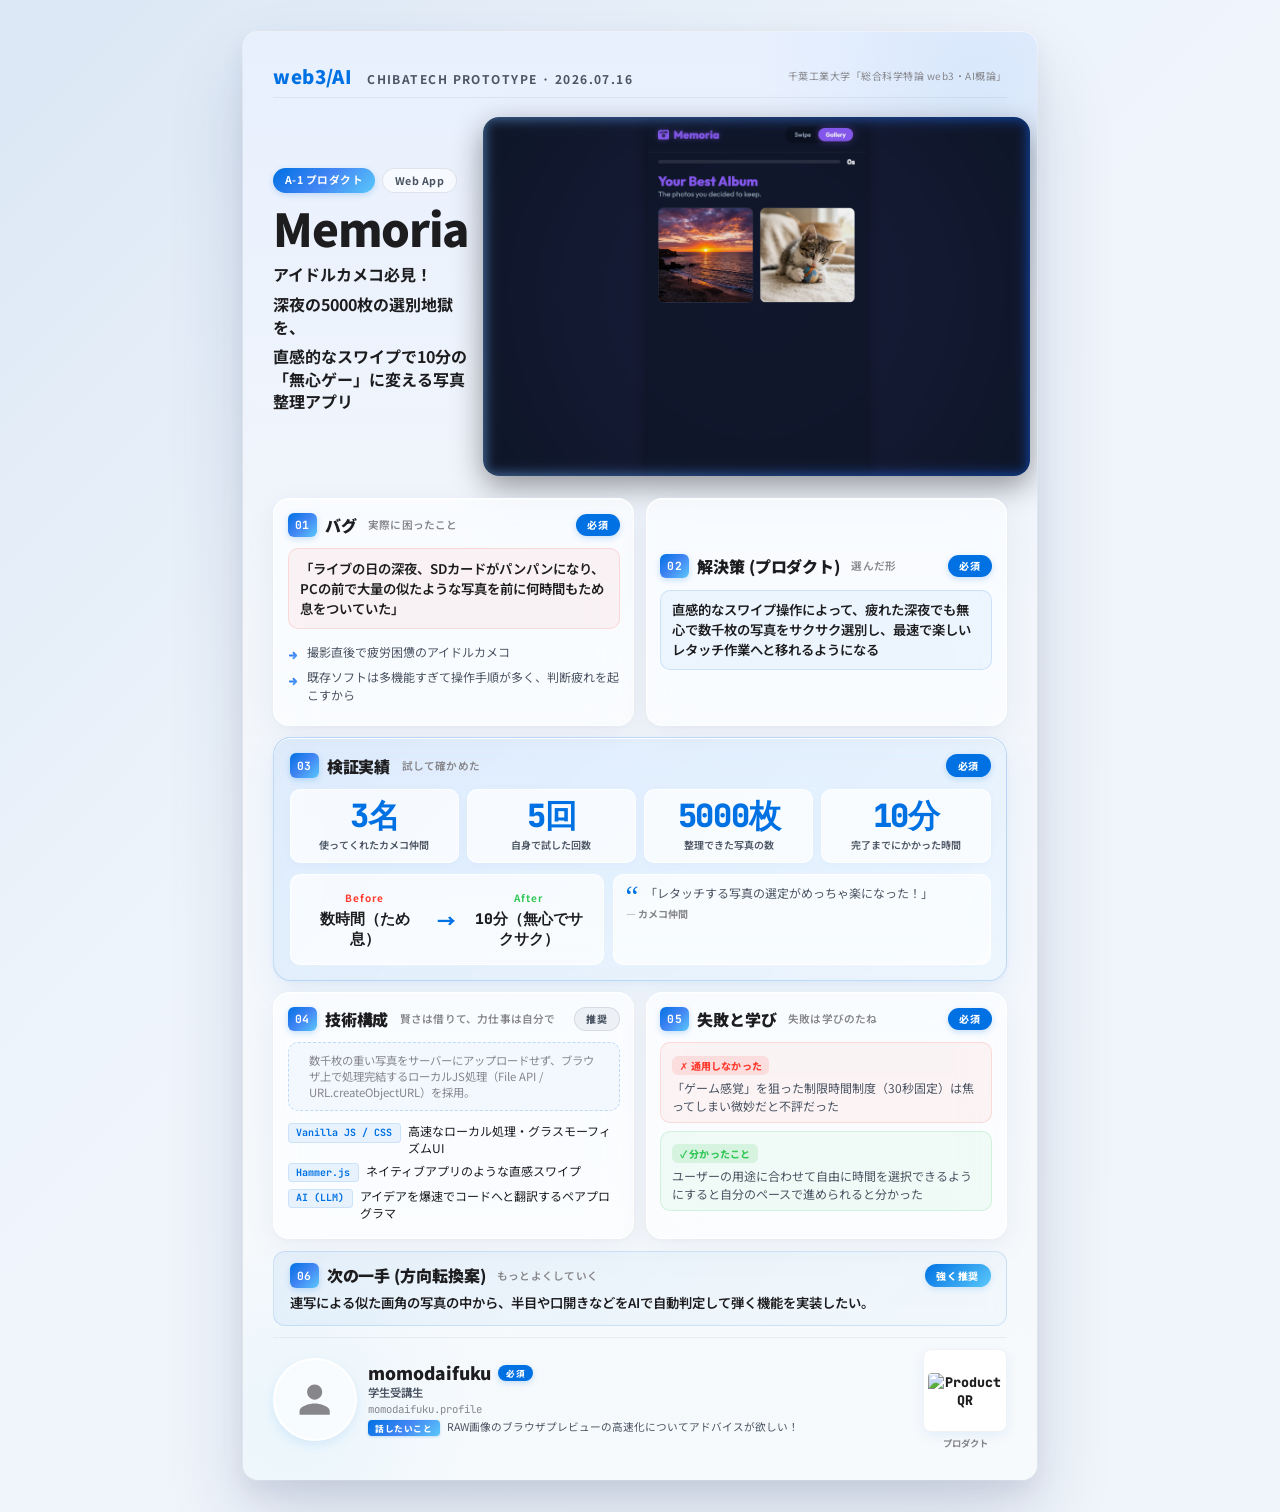
==== commit c47b7ad3: "docs: remove letterboxing margins from hero image" ====
--- a/poster.html
+++ b/poster.html
@@ -44,8 +44,8 @@
         <span class="tagline__how">直感的なスワイプで10分の「無心ゲー」に変える写真整理アプリ</span>
       </p>
     </div>
-    <div class="hero__visual" style="width: 45mm; height: 90mm; flex-shrink: 0; background: none; border: none; padding: 0;">
-      <img src="figures/solution.png" alt="Memoria Swipe Screen" style="width: 100%; height: 100%; border-radius: 12px; box-shadow: 0 10px 30px rgba(0,0,0,0.4); object-fit: contain;">
+    <div class="hero__visual" style="height: 95mm; flex-shrink: 0; background: none; border: none; padding: 0; margin: 0; display: flex;">
+      <img src="figures/solution.png" alt="Memoria Swipe Screen" style="height: 100%; width: auto; display: block; border-radius: 16px; box-shadow: 0 10px 30px rgba(0,0,0,0.4);">
     </div>
   </section>
 
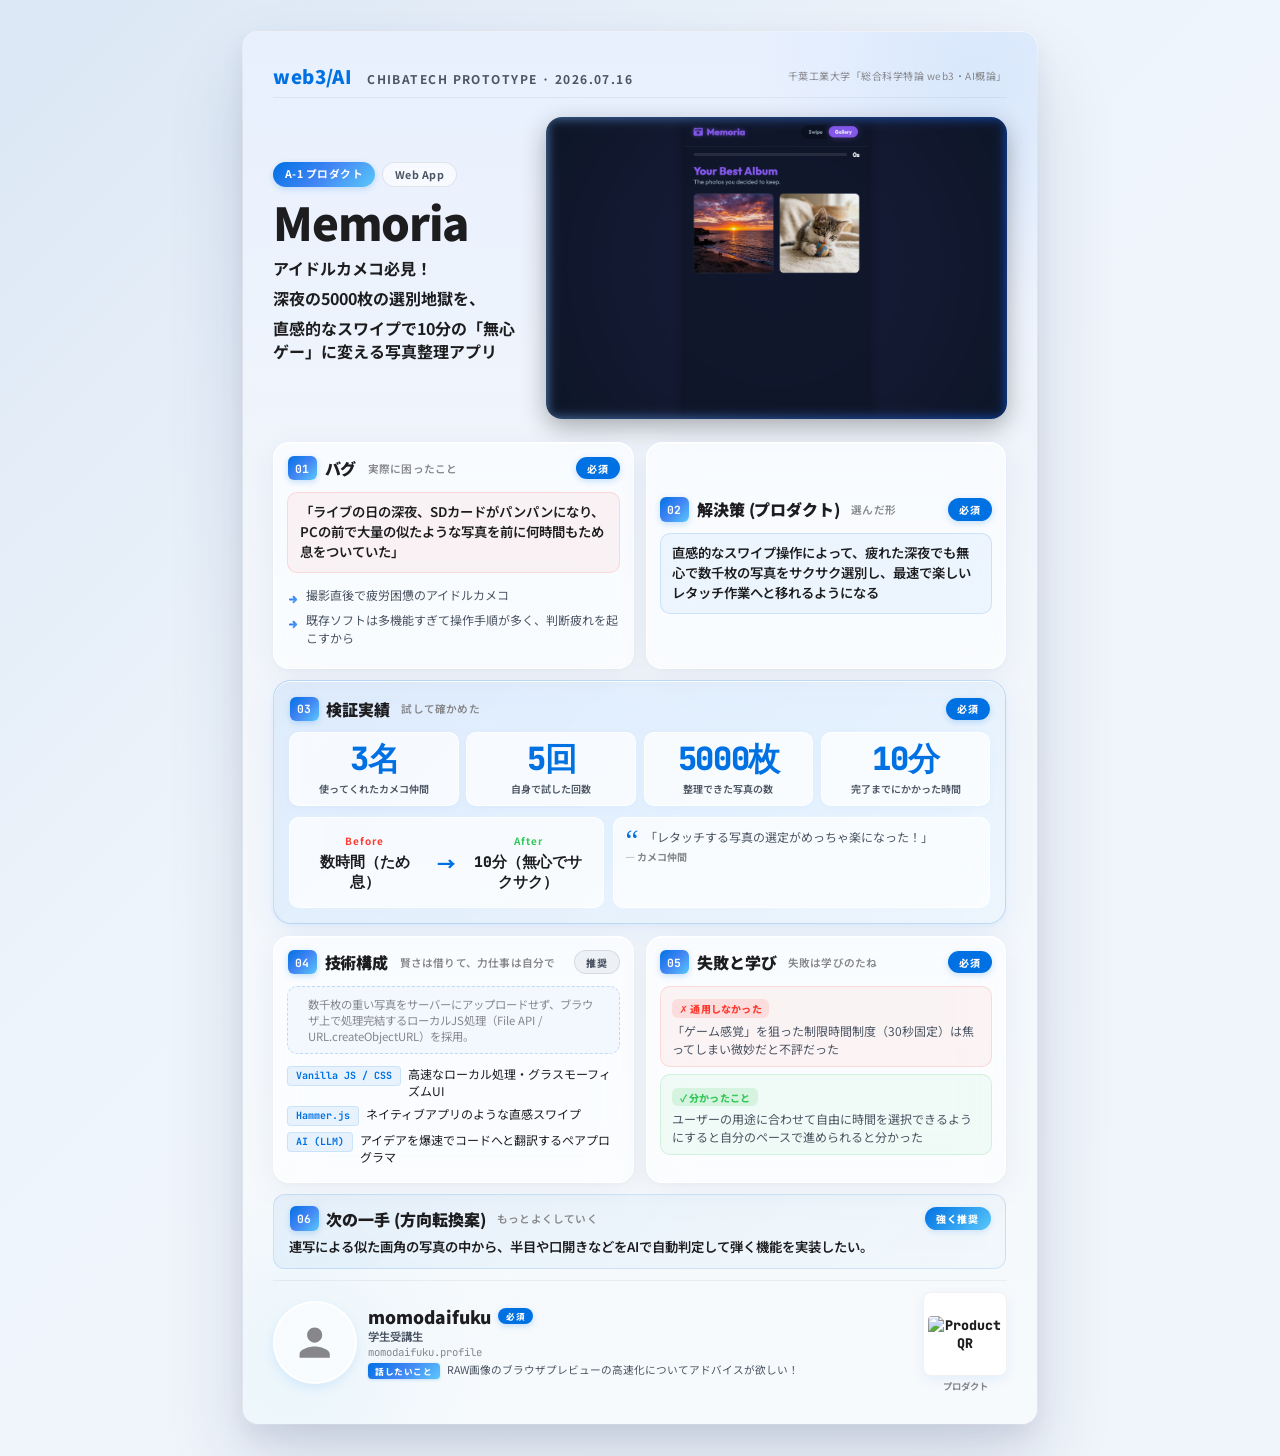
==== commit d6238911: "docs: reduce hero image size" ====
--- a/poster.html
+++ b/poster.html
@@ -44,8 +44,8 @@
         <span class="tagline__how">直感的なスワイプで10分の「無心ゲー」に変える写真整理アプリ</span>
       </p>
     </div>
-    <div class="hero__visual" style="height: 95mm; flex-shrink: 0; background: none; border: none; padding: 0; margin: 0; display: flex;">
-      <img src="figures/solution.png" alt="Memoria Swipe Screen" style="height: 100%; width: auto; display: block; border-radius: 16px; box-shadow: 0 10px 30px rgba(0,0,0,0.4);">
+    <div class="hero__visual" style="height: 80mm; flex-shrink: 0; background: none; border: none; padding: 0; margin: 0; display: flex;">
+      <img src="figures/solution.png" alt="Memoria Swipe Screen" style="height: 100%; width: auto; display: block; border-radius: 16px; box-shadow: 0 8px 24px rgba(0,0,0,0.3);">
     </div>
   </section>
 
